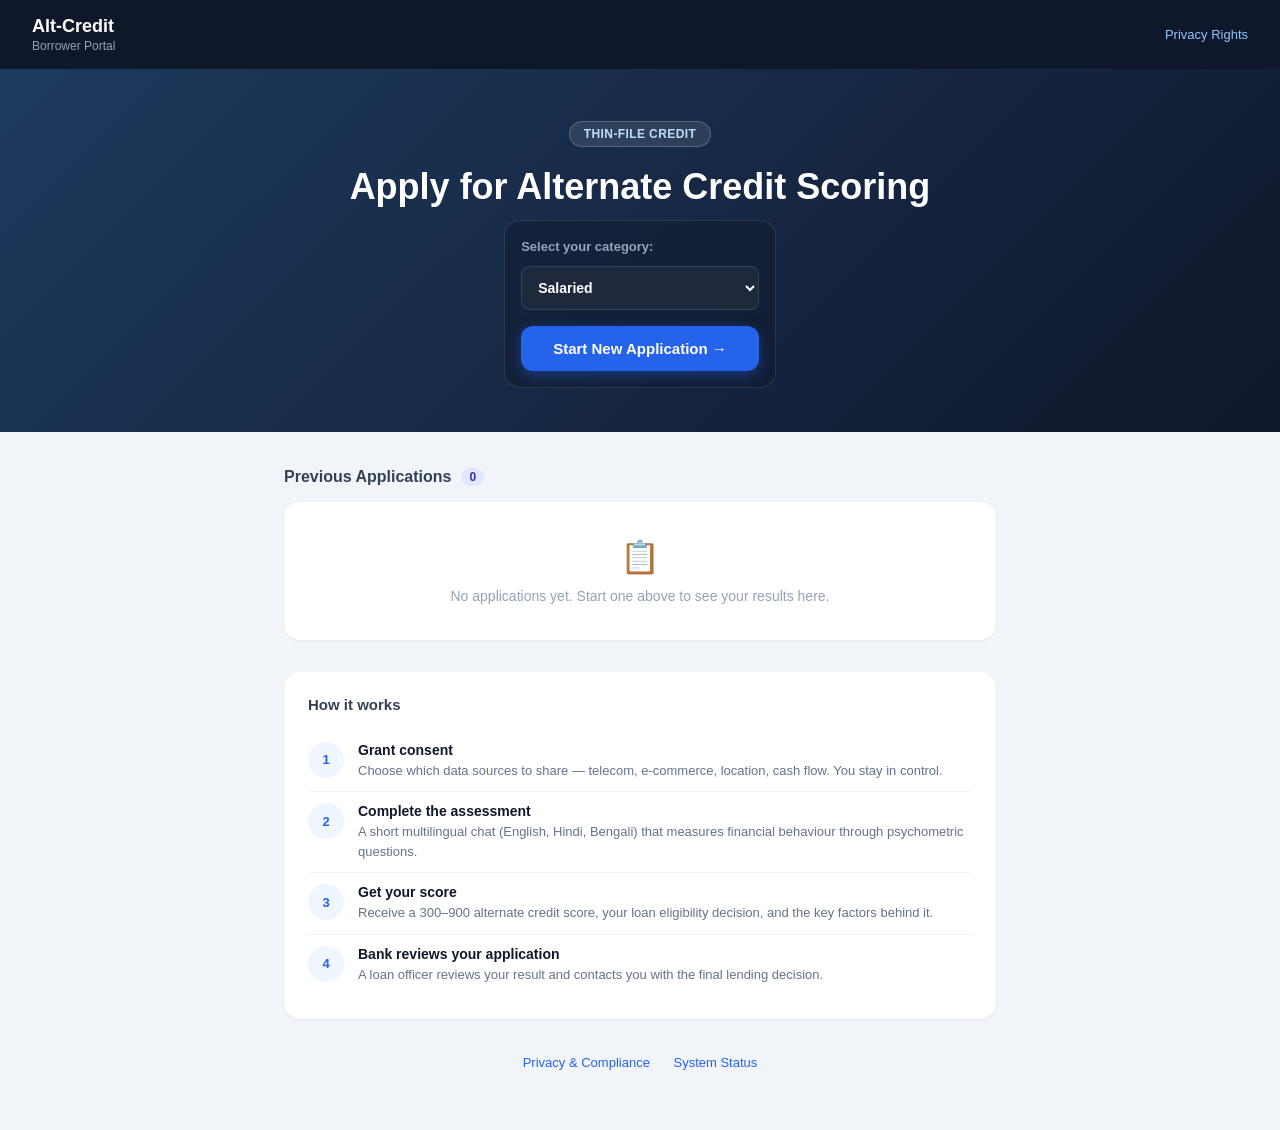
==== frontend/apply.html @ ce6494c6 "Dashboard Compliance" ====
<!DOCTYPE html>
<html lang="en">
<head>
  <meta charset="UTF-8">
  <meta name="viewport" content="width=device-width, initial-scale=1.0">
  <title>Alt-Credit — Borrower Portal</title>
  <style>
    * { box-sizing: border-box; margin: 0; padding: 0; }
    body { font-family: -apple-system, BlinkMacSystemFont, "Segoe UI", Roboto, sans-serif; background: #f1f5f9; color: #1e293b; min-height: 100vh; }

    .topbar { background: #0f172a; color: white; padding: 16px 32px; display: flex; justify-content: space-between; align-items: center; flex-wrap: wrap; gap: 12px; }
    .topbar-left h1 { font-size: 18px; font-weight: 700; }
    .topbar-left .sub { font-size: 12px; color: #94a3b8; margin-top: 2px; }
    .topbar-right a { color: #93c5fd; font-size: 13px; text-decoration: none; margin-left: 20px; }
    .topbar-right a:hover { color: white; }

    .hero { background: linear-gradient(135deg, #1e3a5f 0%, #0f172a 100%); color: white; padding: 52px 24px 44px; text-align: center; }
    .hero-badge { display: inline-block; padding: 5px 14px; border-radius: 999px; background: rgba(255,255,255,0.1); border: 1px solid rgba(255,255,255,0.2); font-size: 12px; font-weight: 600; letter-spacing: 0.4px; text-transform: uppercase; color: #bfdbfe; margin-bottom: 18px; }
    .hero h2 { font-size: clamp(24px, 4vw, 36px); font-weight: 800; line-height: 1.2; margin-bottom: 12px; }
    .hero p { font-size: 15px; color: #cbd5e1; max-width: 520px; margin: 0 auto 28px; line-height: 1.6; }
    .hero-cta { display: inline-block; padding: 14px 32px; background: #2563eb; color: white; font-size: 15px; font-weight: 700; border-radius: 12px; text-decoration: none; box-shadow: 0 4px 14px rgba(37,99,235,0.4); transition: transform 0.15s; }
    .hero-cta:hover { transform: translateY(-1px); }

    .container { max-width: 760px; margin: 0 auto; padding: 36px 24px 60px; }

    /* Previous applications */
    .section-title { font-size: 16px; font-weight: 700; color: #334155; margin-bottom: 16px; display: flex; align-items: center; gap: 10px; }
    .section-title .count { background: #e0e7ff; color: #3730a3; font-size: 12px; font-weight: 700; padding: 2px 8px; border-radius: 999px; }

    .empty-state { background: white; border-radius: 16px; padding: 36px 24px; text-align: center; color: #94a3b8; font-size: 14px; box-shadow: 0 1px 3px rgba(0,0,0,0.06); margin-bottom: 32px; }
    .empty-state .icon { font-size: 32px; margin-bottom: 12px; }

    .app-list { display: flex; flex-direction: column; gap: 12px; margin-bottom: 32px; }
    .app-card { background: white; border-radius: 14px; padding: 18px 20px; box-shadow: 0 1px 3px rgba(0,0,0,0.07); display: flex; align-items: center; justify-content: space-between; gap: 16px; flex-wrap: wrap; text-decoration: none; color: inherit; border: 1px solid transparent; transition: border-color 0.15s, box-shadow 0.15s; }
    .app-card:hover { border-color: #bfdbfe; box-shadow: 0 4px 16px rgba(37,99,235,0.1); }
    .app-card-left .date { font-size: 12px; color: #94a3b8; margin-bottom: 4px; }
    .app-card-left .uid { font-size: 12px; color: #cbd5e1; font-family: ui-monospace, monospace; }
    .app-card-score { font-size: 28px; font-weight: 800; color: #2563eb; }
    .badge { display: inline-block; padding: 5px 14px; border-radius: 999px; font-size: 13px; font-weight: 700; }
    .badge-APPROVE { background: #dcfce7; color: #166534; }
    .badge-REVIEW  { background: #fef9c3; color: #854d0e; }
    .badge-REJECT  { background: #fee2e2; color: #991b1b; }
    .badge-PENDING { background: #f1f5f9; color: #64748b; }
    .app-card-arrow { color: #cbd5e1; font-size: 18px; }

    /* How it works */
    .steps-card { background: white; border-radius: 16px; padding: 24px; box-shadow: 0 1px 3px rgba(0,0,0,0.06); }
    .steps-card h3 { font-size: 15px; font-weight: 700; color: #334155; margin-bottom: 18px; }
    .step-row { display: grid; grid-template-columns: 36px 1fr; gap: 14px; padding: 11px 0; border-bottom: 1px solid #f1f5f9; align-items: start; }
    .step-row:last-child { border-bottom: none; }
    .step-num { width: 36px; height: 36px; border-radius: 50%; background: #eff6ff; color: #2563eb; font-weight: 800; font-size: 13px; display: flex; align-items: center; justify-content: center; flex-shrink: 0; }
    .step-row strong { display: block; font-size: 14px; color: #0f172a; margin-bottom: 3px; }
    .step-row span { font-size: 13px; color: #64748b; line-height: 1.5; }

    .footer { text-align: center; font-size: 13px; color: #94a3b8; margin-top: 36px; }
    .footer a { color: #2563eb; text-decoration: none; margin: 0 10px; }

    .lang-selector {
      display: inline-flex;
      gap: 4px;
      background: rgba(255, 255, 255, 0.08);
      border: 1px solid rgba(255, 255, 255, 0.15);
      padding: 3px;
      border-radius: 10px;
    }

    .lang-btn {
      background: transparent;
      border: none;
      color: #94a3b8;
      padding: 4px 10px;
      border-radius: 6px;
      font-size: 12px;
      font-weight: 600;
      cursor: pointer;
      transition: all 0.2s ease;
    }

    .lang-btn:hover {
      color: #ffffff;
    }

    .lang-btn.active {
      color: #ffffff;
      background: #2563eb;
    }
  </style>
  <script src="/static/translations.js?v=1.0.2"></script>
</head>
<body>
  <div class="topbar">
    <div class="topbar-left">
      <h1 data-i18n="apply-topbar-title">Alt-Credit</h1>
      <div class="sub" data-i18n="apply-topbar-sub">Borrower Portal</div>
    </div>
    <div class="topbar-right" style="display: flex; align-items: center; gap: 16px;">
      <div id="language-selector-root"></div>
      <a id="privacy-link" href="/consent" data-i18n="apply-topbar-privacy">Privacy Rights</a>
    </div>
  </div>

  <div class="hero">
    <div class="hero-badge" data-i18n="apply-hero-badge">Thin-File Credit</div>
    <h2 data-i18n="apply-hero-title">Apply for Alternate Credit Scoring</h2>
    <div style="background: rgba(15,23,42,0.4); border: 1px solid rgba(255,255,255,0.1); padding: 16px; border-radius: 16px; display: inline-block; text-align: left;">
      <p style="font-size: 13px; color: #94a3b8; margin-bottom: 8px; font-weight: 600;" data-i18n="apply-cohort-label">Select your category:</p>
      <select id="cohort-select" style="width: 100%; background: #1e293b; border: 1px solid #334155; color: white; padding: 12px; border-radius: 8px; font-size: 14px; font-weight: 600; cursor: pointer; margin-bottom: 16px; outline: none;">
        <option value="Salaried" data-i18n="cohort-salaried">Salaried</option>
        <option value="GigWorker" data-i18n="cohort-gigworker">Gig Worker</option>
        <option value="Student" data-i18n="cohort-student">Student</option>
        <option value="Vendor" data-i18n="cohort-vendor">Micro Enterprise / Vendor</option>
        <option value="Farmer" data-i18n="cohort-farmer">Farmer / Agriculture</option>
        <option value="Homemaker" data-i18n="cohort-homemaker">Homemaker</option>
      </select>
      <button class="hero-cta" onclick="startApplication()" data-i18n="apply-hero-cta" style="width: 100%; border: none; cursor: pointer; display: block; text-align: center;">Start New Application →</button>
    </div>
  </div>

  <div class="container">

    <div class="section-title" style="justify-content: space-between;">
      <div style="display: flex; align-items: center; gap: 10px;">
        <span data-i18n="apply-prev-title">Previous Applications</span>
        <span class="count" id="app-count">0</span>
      </div>
      <a id="manage-consent-btn" href="/consent" style="display: none; font-size: 13px; color: #2563eb; text-decoration: none; font-weight: 600;" data-i18n="apply-manage-consent">Manage Consent</a>
    </div>

    <div id="empty-state" class="empty-state">
      <div class="icon">📋</div>
      <span data-i18n="apply-empty-text">No applications yet. Start one above to see your results here.</span>
    </div>

    <div id="app-list" class="app-list" style="display:none"></div>

    <div class="steps-card">
      <h3 data-i18n="steps-title">How it works</h3>
      <div class="step-row">
        <div class="step-num">1</div>
        <div>
          <strong data-i18n="apply-step1-title">Grant consent</strong>
          <span data-i18n="apply-step1-desc">Choose which data sources to share — telecom, e-commerce, location, cash flow. You stay in control.</span>
        </div>
      </div>
      <div class="step-row">
        <div class="step-num">2</div>
        <div>
          <strong data-i18n="apply-step2-title">Complete the assessment</strong>
          <span data-i18n="apply-step2-desc">A short multilingual chat (English, Hindi, Bengali) that measures financial behaviour through psychometric questions.</span>
        </div>
      </div>
      <div class="step-row">
        <div class="step-num">3</div>
        <div>
          <strong data-i18n="apply-step3-title">Get your score</strong>
          <span data-i18n="apply-step3-desc">Receive a 300–900 alternate credit score, your loan eligibility decision, and the key factors behind it.</span>
        </div>
      </div>
      <div class="step-row">
        <div class="step-num">4</div>
        <div>
          <strong data-i18n="apply-step4-title">Bank reviews your application</strong>
          <span data-i18n="apply-step4-desc">A loan officer reviews your result and contacts you with the final lending decision.</span>
        </div>
      </div>
    </div>

    <div class="footer">
      <a href="/consent/compliance" data-i18n="apply-footer-privacy">Privacy &amp; Compliance</a>
      <a href="/health" data-i18n="apply-footer-status">System Status</a>
    </div>
  </div>

  <script>
    const STORAGE_KEY = 'altcredit_applications';

    function startApplication() {
      const cohort = document.getElementById('cohort-select').value;
      window.location.href = '/consent?cohort=' + encodeURIComponent(cohort);
    }

    function loadApplications() {
      try {
        return JSON.parse(localStorage.getItem(STORAGE_KEY) || '[]');
      } catch (_) {
        return [];
      }
    }

    function updatePrivacyLink() {
      const apps = loadApplications();
      if (apps.length > 0) {
        const latest = apps[apps.length - 1];
        if (latest && latest.userId) {
          const link = document.getElementById('privacy-link');
          const btn = document.getElementById('manage-consent-btn');
          const url = '/consent?user_id=' + encodeURIComponent(latest.userId);
          if (link) link.href = url;
          if (btn) {
            btn.href = url;
            btn.style.display = 'inline-block';
          }
        }
      }
    }

    function render() {
      const apps = loadApplications();
      document.getElementById('app-count').textContent = apps.length;

      updatePrivacyLink();

      if (!apps.length) return;

      document.getElementById('empty-state').style.display = 'none';
      const list = document.getElementById('app-list');
      list.style.display = 'flex';

      // newest first
      [...apps].reverse().forEach(app => {
        const card = document.createElement('a');
        card.className = 'app-card';
        card.href = '/borrower?session=' + encodeURIComponent(app.sessionId);

        const date = new Date(app.date).toLocaleDateString('en-IN', { day: 'numeric', month: 'short', year: 'numeric' });
        const shortId = app.userId ? app.userId.slice(0, 8) + '…' : 'Unknown';
        const badgeClass = 'badge-' + (app.decision || 'PENDING');
        const scoreHtml = app.score ? `<div class="app-card-score">${app.score}</div>` : '<div class="app-card-score" style="color:#cbd5e1">—</div>';

        card.innerHTML = `
          <div class="app-card-left">
            <div class="date">${date}</div>
            <div class="uid">ID: ${shortId}</div>
          </div>
          ${scoreHtml}
          <span class="badge ${badgeClass}">${app.decision || 'PENDING'}</span>
          <span class="app-card-arrow">›</span>
        `;
        list.appendChild(card);
      });
    }

    render();

    document.addEventListener('DOMContentLoaded', () => {
      setupLanguageSelector('language-selector-root');
    });
  </script>
</body>
</html>
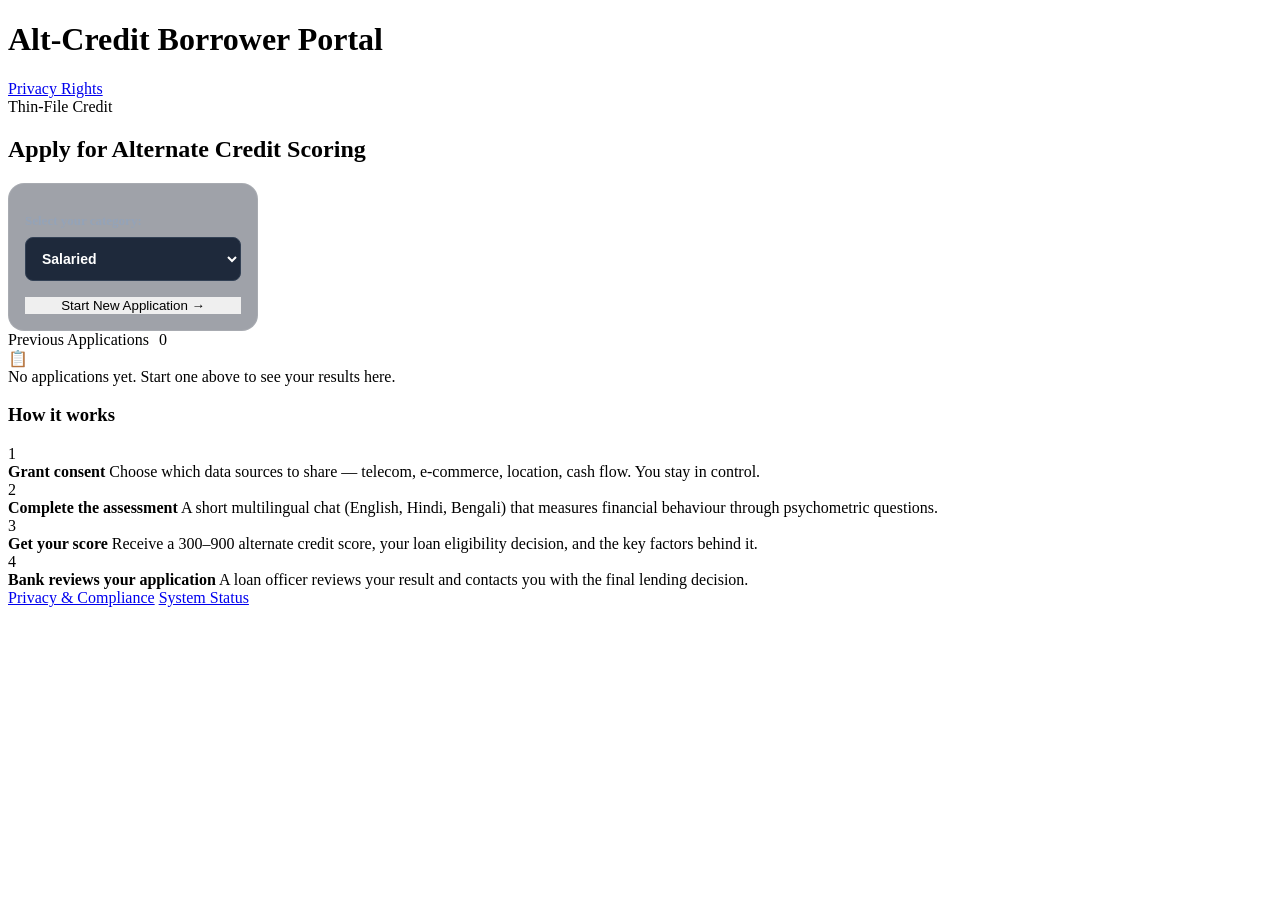
==== commit 7a61ab2d: "Modifications" ====
--- a/frontend/apply.html
+++ b/frontend/apply.html
@@ -4,100 +4,20 @@
   <meta charset="UTF-8">
   <meta name="viewport" content="width=device-width, initial-scale=1.0">
   <title>Alt-Credit — Borrower Portal</title>
-  <style>
-    * { box-sizing: border-box; margin: 0; padding: 0; }
-    body { font-family: -apple-system, BlinkMacSystemFont, "Segoe UI", Roboto, sans-serif; background: #f1f5f9; color: #1e293b; min-height: 100vh; }
-
-    .topbar { background: #0f172a; color: white; padding: 16px 32px; display: flex; justify-content: space-between; align-items: center; flex-wrap: wrap; gap: 12px; }
-    .topbar-left h1 { font-size: 18px; font-weight: 700; }
-    .topbar-left .sub { font-size: 12px; color: #94a3b8; margin-top: 2px; }
-    .topbar-right a { color: #93c5fd; font-size: 13px; text-decoration: none; margin-left: 20px; }
-    .topbar-right a:hover { color: white; }
-
-    .hero { background: linear-gradient(135deg, #1e3a5f 0%, #0f172a 100%); color: white; padding: 52px 24px 44px; text-align: center; }
-    .hero-badge { display: inline-block; padding: 5px 14px; border-radius: 999px; background: rgba(255,255,255,0.1); border: 1px solid rgba(255,255,255,0.2); font-size: 12px; font-weight: 600; letter-spacing: 0.4px; text-transform: uppercase; color: #bfdbfe; margin-bottom: 18px; }
-    .hero h2 { font-size: clamp(24px, 4vw, 36px); font-weight: 800; line-height: 1.2; margin-bottom: 12px; }
-    .hero p { font-size: 15px; color: #cbd5e1; max-width: 520px; margin: 0 auto 28px; line-height: 1.6; }
-    .hero-cta { display: inline-block; padding: 14px 32px; background: #2563eb; color: white; font-size: 15px; font-weight: 700; border-radius: 12px; text-decoration: none; box-shadow: 0 4px 14px rgba(37,99,235,0.4); transition: transform 0.15s; }
-    .hero-cta:hover { transform: translateY(-1px); }
-
-    .container { max-width: 760px; margin: 0 auto; padding: 36px 24px 60px; }
-
-    /* Previous applications */
-    .section-title { font-size: 16px; font-weight: 700; color: #334155; margin-bottom: 16px; display: flex; align-items: center; gap: 10px; }
-    .section-title .count { background: #e0e7ff; color: #3730a3; font-size: 12px; font-weight: 700; padding: 2px 8px; border-radius: 999px; }
-
-    .empty-state { background: white; border-radius: 16px; padding: 36px 24px; text-align: center; color: #94a3b8; font-size: 14px; box-shadow: 0 1px 3px rgba(0,0,0,0.06); margin-bottom: 32px; }
-    .empty-state .icon { font-size: 32px; margin-bottom: 12px; }
-
-    .app-list { display: flex; flex-direction: column; gap: 12px; margin-bottom: 32px; }
-    .app-card { background: white; border-radius: 14px; padding: 18px 20px; box-shadow: 0 1px 3px rgba(0,0,0,0.07); display: flex; align-items: center; justify-content: space-between; gap: 16px; flex-wrap: wrap; text-decoration: none; color: inherit; border: 1px solid transparent; transition: border-color 0.15s, box-shadow 0.15s; }
-    .app-card:hover { border-color: #bfdbfe; box-shadow: 0 4px 16px rgba(37,99,235,0.1); }
-    .app-card-left .date { font-size: 12px; color: #94a3b8; margin-bottom: 4px; }
-    .app-card-left .uid { font-size: 12px; color: #cbd5e1; font-family: ui-monospace, monospace; }
-    .app-card-score { font-size: 28px; font-weight: 800; color: #2563eb; }
-    .badge { display: inline-block; padding: 5px 14px; border-radius: 999px; font-size: 13px; font-weight: 700; }
-    .badge-APPROVE { background: #dcfce7; color: #166534; }
-    .badge-REVIEW  { background: #fef9c3; color: #854d0e; }
-    .badge-REJECT  { background: #fee2e2; color: #991b1b; }
-    .badge-PENDING { background: #f1f5f9; color: #64748b; }
-    .app-card-arrow { color: #cbd5e1; font-size: 18px; }
-
-    /* How it works */
-    .steps-card { background: white; border-radius: 16px; padding: 24px; box-shadow: 0 1px 3px rgba(0,0,0,0.06); }
-    .steps-card h3 { font-size: 15px; font-weight: 700; color: #334155; margin-bottom: 18px; }
-    .step-row { display: grid; grid-template-columns: 36px 1fr; gap: 14px; padding: 11px 0; border-bottom: 1px solid #f1f5f9; align-items: start; }
-    .step-row:last-child { border-bottom: none; }
-    .step-num { width: 36px; height: 36px; border-radius: 50%; background: #eff6ff; color: #2563eb; font-weight: 800; font-size: 13px; display: flex; align-items: center; justify-content: center; flex-shrink: 0; }
-    .step-row strong { display: block; font-size: 14px; color: #0f172a; margin-bottom: 3px; }
-    .step-row span { font-size: 13px; color: #64748b; line-height: 1.5; }
-
-    .footer { text-align: center; font-size: 13px; color: #94a3b8; margin-top: 36px; }
-    .footer a { color: #2563eb; text-decoration: none; margin: 0 10px; }
-
-    .lang-selector {
-      display: inline-flex;
-      gap: 4px;
-      background: rgba(255, 255, 255, 0.08);
-      border: 1px solid rgba(255, 255, 255, 0.15);
-      padding: 3px;
-      border-radius: 10px;
-    }
-
-    .lang-btn {
-      background: transparent;
-      border: none;
-      color: #94a3b8;
-      padding: 4px 10px;
-      border-radius: 6px;
-      font-size: 12px;
-      font-weight: 600;
-      cursor: pointer;
-      transition: all 0.2s ease;
-    }
-
-    .lang-btn:hover {
-      color: #ffffff;
-    }
-
-    .lang-btn.active {
-      color: #ffffff;
-      background: #2563eb;
-    }
-  </style>
+  <link rel="stylesheet" href="/static/css/global.css?v=1.0.0">
+  <link rel="stylesheet" href="/static/css/apply.css?v=1.0.0">
   <script src="/static/translations.js?v=1.0.2"></script>
 </head>
 <body>
-  <div class="topbar">
-    <div class="topbar-left">
-      <h1 data-i18n="apply-topbar-title">Alt-Credit</h1>
-      <div class="sub" data-i18n="apply-topbar-sub">Borrower Portal</div>
+  <header class="app-header">
+    <div class="app-header-left">
+      <h1><a href="/" style="color: inherit; text-decoration: none;" data-i18n="apply-topbar-title">Alt-Credit</a> <span class="sub" data-i18n="apply-topbar-sub">Borrower Portal</span></h1>
     </div>
-    <div class="topbar-right" style="display: flex; align-items: center; gap: 16px;">
+    <div class="app-header-right">
       <div id="language-selector-root"></div>
       <a id="privacy-link" href="/consent" data-i18n="apply-topbar-privacy">Privacy Rights</a>
     </div>
-  </div>
+  </header>
 
   <div class="hero">
     <div class="hero-badge" data-i18n="apply-hero-badge">Thin-File Credit</div>
@@ -246,5 +166,6 @@
       setupLanguageSelector('language-selector-root');
     });
   </script>
+  <script src="/static/session_timeout.js"></script>
 </body>
 </html>
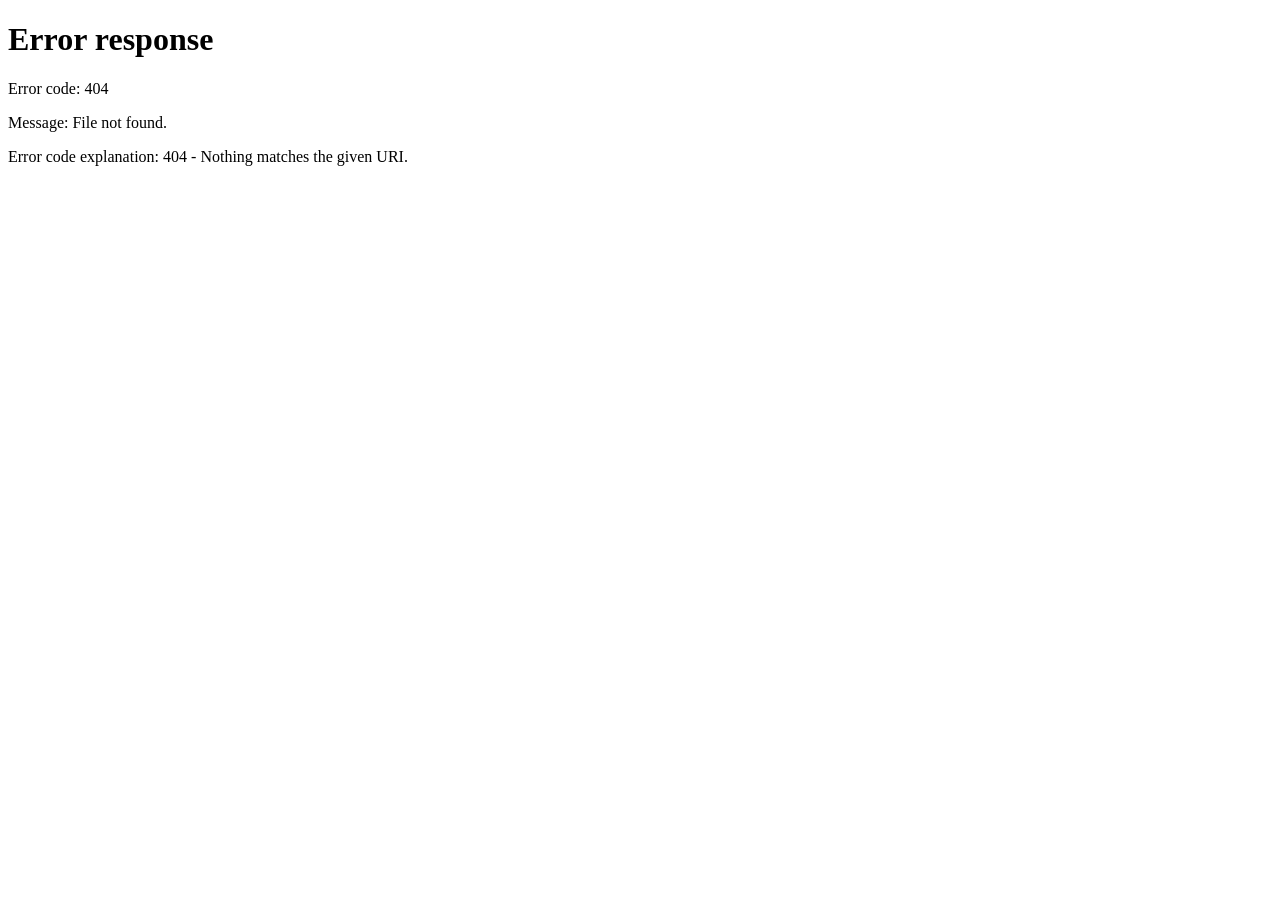
==== commit 8d0489b5: "Login added and some language issues fixed" ====
--- a/frontend/apply.html
+++ b/frontend/apply.html
@@ -7,6 +7,14 @@
   <link rel="stylesheet" href="/static/css/global.css?v=1.0.0">
   <link rel="stylesheet" href="/static/css/apply.css?v=1.0.0">
   <script src="/static/translations.js?v=1.0.2"></script>
+  <script src="/static/auth.js?v=1.0.0"></script>
+  <script>
+    // Login is mandatory for the borrower portal. Redirect to sign-in before any
+    // content renders if there's no session token.
+    if (!window.Auth || !Auth.isLoggedIn()) {
+      window.location.replace('/login?next=' + encodeURIComponent(location.pathname + location.search));
+    }
+  </script>
 </head>
 <body>
   <header class="app-header">
@@ -16,6 +24,11 @@
     <div class="app-header-right">
       <div id="language-selector-root"></div>
       <a id="privacy-link" href="/consent" data-i18n="apply-topbar-privacy">Privacy Rights</a>
+      <a id="login-link" href="/login" data-i18n="apply-topbar-signin" style="display:none;">Sign In</a>
+      <span id="account-chip" style="display:none; align-items:center; gap:10px;">
+        <span style="font-size:13px; color:#cbd5e1;">👤 <strong id="account-name"></strong></span>
+        <a href="#" id="logout-link" onclick="doLogout(event)" data-i18n="apply-topbar-signout" style="font-size:13px; color:#f87171;">Sign Out</a>
+      </span>
     </div>
   </header>
 
@@ -93,21 +106,72 @@
 
   <script>
     const STORAGE_KEY = 'altcredit_applications';
+    const account = Auth.currentUser();
+
+    function t(key, fallback) {
+      try {
+        const lang = getCurrentLanguage();
+        const d = ALTCREDIT_DICTIONARY;
+        return (d[lang] && d[lang][key]) || (d['en'] && d['en'][key]) || fallback;
+      } catch (_) { return fallback; }
+    }
+
+    function renderAccountState() {
+      const loginLink = document.getElementById('login-link');
+      const chip = document.getElementById('account-chip');
+      if (account) {
+        document.getElementById('account-name').textContent = account.login_id;
+        chip.style.display = 'inline-flex';
+        loginLink.style.display = 'none';
+      } else {
+        chip.style.display = 'none';
+        loginLink.style.display = 'inline-block';
+      }
+    }
+
+    async function doLogout(e) {
+      e.preventDefault();
+      await Auth.logout();
+      window.location.reload();
+    }
 
     function startApplication() {
       const cohort = document.getElementById('cohort-select').value;
-      window.location.href = '/consent?cohort=' + encodeURIComponent(cohort);
+      let url = '/consent?cohort=' + encodeURIComponent(cohort);
+      // Logged-in borrower: tie the new application to their stable account id,
+      // while flow=new keeps them in the consent-grant flow (not the returning
+      // borrower's privacy dashboard).
+      if (account && account.user_id) {
+        url += '&user_id=' + encodeURIComponent(account.user_id) + '&flow=new';
+      }
+      window.location.href = url;
     }
 
     function loadApplications() {
+      let apps;
       try {
-        return JSON.parse(localStorage.getItem(STORAGE_KEY) || '[]');
+        apps = JSON.parse(localStorage.getItem(STORAGE_KEY) || '[]');
       } catch (_) {
         return [];
       }
+      // When signed in, only show applications that belong to this account so a
+      // shared browser never leaks one borrower's results to another.
+      if (account && account.user_id) {
+        return apps.filter(a => a.userId === account.user_id);
+      }
+      return apps;
     }
 
     function updatePrivacyLink() {
+      // A logged-in borrower's privacy dashboard is keyed to their account id.
+      if (account && account.user_id) {
+        const url = '/consent?user_id=' + encodeURIComponent(account.user_id);
+        const link = document.getElementById('privacy-link');
+        const btn = document.getElementById('manage-consent-btn');
+        if (link) link.href = url;
+        if (btn) { btn.href = url; btn.style.display = 'inline-block'; }
+        return;
+      }
       const apps = loadApplications();
       if (apps.length > 0) {
         const latest = apps[apps.length - 1];
@@ -125,10 +189,21 @@
     }
 
     function render() {
+      renderAccountState();
       const apps = loadApplications();
       document.getElementById('app-count').textContent = apps.length;
 
       updatePrivacyLink();
+
+      // Signed-in borrower on a fresh browser: offer a server-backed view of
+      // their latest assessment even when this device has no local history.
+      if (account && !apps.length) {
+        const empty = document.getElementById('empty-state');
+        empty.innerHTML = '<div class="icon">🔒</div>'
+          + '<span>' + t('apply-empty-signedin', 'No applications on this device yet. View your latest assessment or start a new one.') + '</span>'
+          + '<a href="/borrower" style="display:inline-block; margin-top:14px; background:#2563eb; color:white; padding:10px 18px; border-radius:8px; text-decoration:none; font-weight:600; font-size:13px;">'
+          + t('apply-view-latest', 'View my latest assessment') + '</a>';
+      }
 
       if (!apps.length) return;
 
@@ -140,7 +215,9 @@
       [...apps].reverse().forEach(app => {
         const card = document.createElement('a');
         card.className = 'app-card';
-        card.href = '/borrower?session=' + encodeURIComponent(app.sessionId);
+        card.href = app.sessionId
+          ? '/borrower?session=' + encodeURIComponent(app.sessionId)
+          : '/borrower';
 
         const date = new Date(app.date).toLocaleDateString('en-IN', { day: 'numeric', month: 'short', year: 'numeric' });
         const shortId = app.userId ? app.userId.slice(0, 8) + '…' : 'Unknown';
